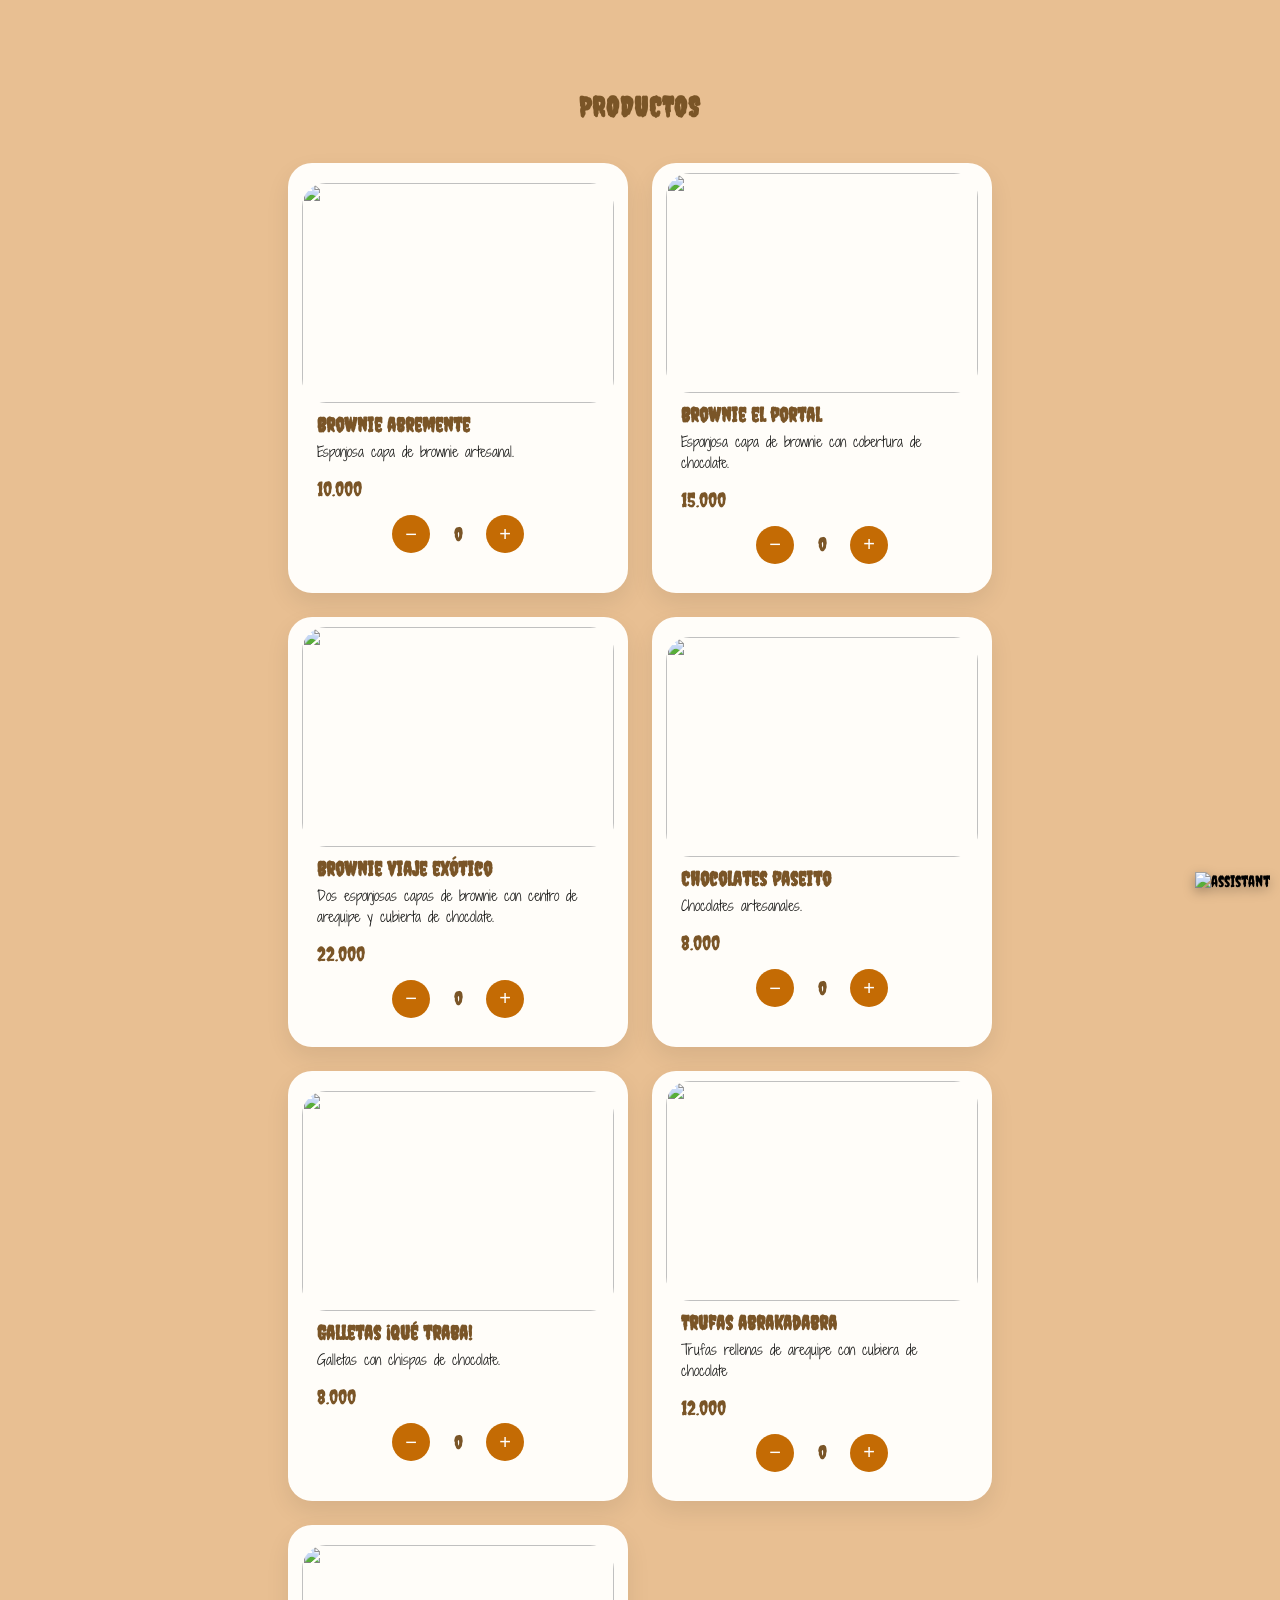
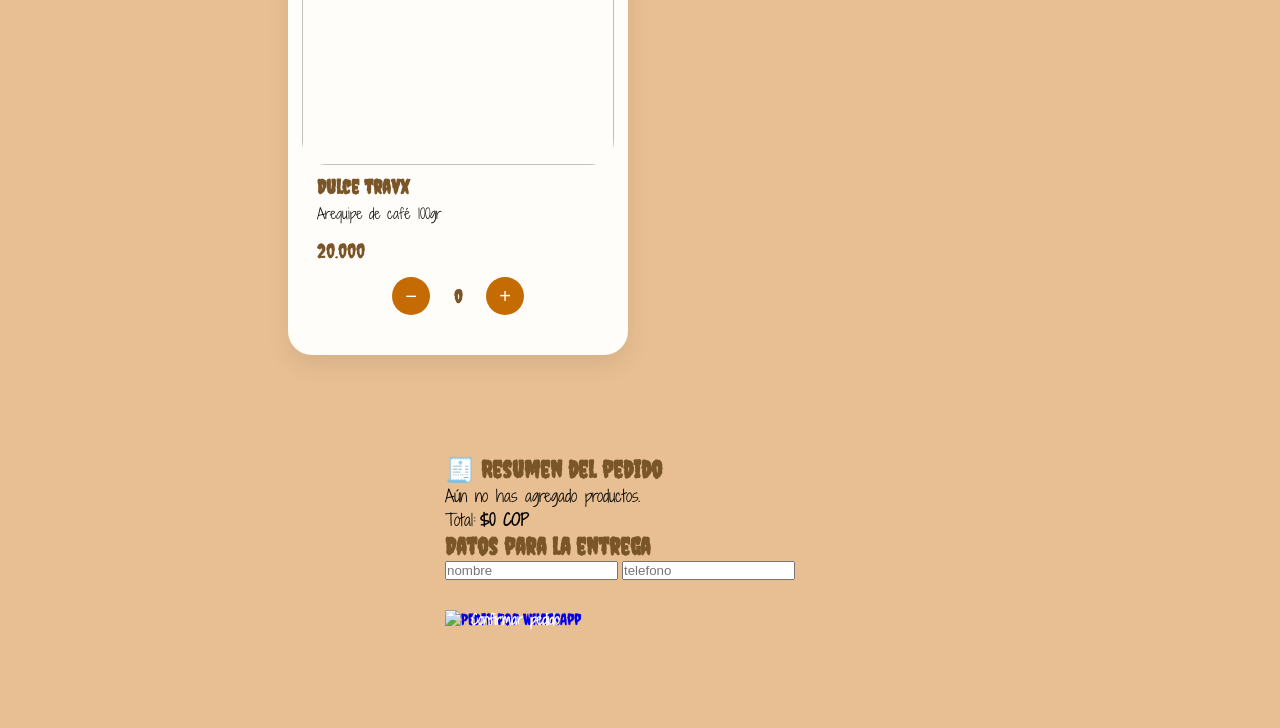
==== productos.html @ e3c4b37e "Add files via upload" ====
<!DOCTYPE html>
<html lang="en">
  <head>
    <meta charset="UTF-8">
    <link rel="stylesheet" href="./productos.css">
    <meta name="viewport" content="width=device-width, initial-scale=1.0">
    <title>Pen</title>
  </head>
  <body>

    <div class="background">


<div class="assistant">
  <img src="https://cdn.jsdelivr.net/gh/El24DEM/images/336488.png" class="assistant-img" alt="assistant">
</div>

<main class="pedido">

  
  <h1 class="section-title"> PRODUCTOS</h1>

  <section class="products">

    <article class="product-card">
      <img
          src="https://cdn.jsdelivr.net/gh/El24DEM/images/1000175679_a9c30e4cbe984e2d992c1b136ca666f8-18_04_2023%2016_15_31_20260701_161828_0000.png" class="product-image">
      <h2>Brownie abremente</h2>
      <p>Esponjosa capa de brownie artesanal.</p>
      <div class="price">
      <p>10.000</p>
      <div class="counter">

  <button class="minus">−</button>

  <span class="qty">0</span>

  <button class="plus">+</button>

</div>

    </article>

    <article class="product-card">
      <img src="https://cdn.jsdelivr.net/gh/El24DEM/images/138968.png" class="product-image">
      <h2>Brownie el portal</h2>
      <p>Esponjosa capa de brownie con cobertura de chocolate.</p>
      <div class="price">
      <p>15.000</p>
    <div class="counter">

  <button class="minus">−</button>

  <span class="qty">0</span>

  <button class="plus">+</button>

</div>

    </article>

    <article class="product-card">
      <img src="https://cdn.jsdelivr.net/gh/El24DEM/images/1000175684_deb72b93007a317ed187247415efd556-19_04_2023%2004_54_54_20260701_161819_0000.png" class="product-image">
      <h2>Brownie viaje exótico</h2>
      <p>Dos esponjosas capas de brownie con centro de arequipe y cubierta de chocolate.</p>
      <div class="price">
      <p>22.000</p>
    <div class="counter">

  <button class="minus">−</button>

  <span class="qty">0</span>

  <button class="plus">+</button>

</div>

    </article>

    <article class="product-card">
      <img src="https://cdn.jsdelivr.net/gh/El24DEM/images/1000209737_7f847186d4978d280781b5df4797880a-18_05_2023%2019_11_21_20260701_191446_0000.png" class="product-image">
      <h2>Chocolates paseito</h2>
      <p>Chocolates artesanales.</p>
      <div class="price">
      <p>8.000</p>
      <div class="counter">

  <button class="minus">−</button>

  <span class="qty">0</span>

  <button class="plus">+</button>

</div>

    </article>

    <article class="product-card">
      <img src="https://cdn.jsdelivr.net/gh/El24DEM/images/337409.png" class="product-image">
      <h2>Galletas ¡Qué traba!</h2>
      <p>Galletas con chispas de chocolate.</p>

      <div class="price">
        <p>8.000</p>
      <div class="counter">

  <button class="minus">−</button>

  <span class="qty">0</span>

  <button class="plus">+</button>

</div>

    </article>

    <article class="product-card">
      <img src="https://cdn.jsdelivr.net/gh/El24DEM/images/337704.png" class="product-image">
      <h2>Trufas abrakadabra </h2>
      <p>Trufas rellenas de arequipe con cubiera de chocolate</p>
      <div class="price">
      <p>12.000</p>

        <div class="counter">

  <button class="minus">−</button>

  <span class="qty">0</span>

  <button class="plus">+</button>

        </div>

    </article>

     <article class="product-card">
      <img src="https://cdn.jsdelivr.net/gh/El24DEM/images/337440.png" class="product-image">
      <h2>Dulce travx</h2>
      <p>Arequipe de café 100gr</p>
      <div class="price">
      <p>20.000</p>

        <div class="counter">

  <button class="minus">−</button>

  <span class="qty">0</span>

  <button class="plus">+</button>

        </div>
          

  </section>

<section class="order-summary">

  <h2>🧾 Resumen del pedido</h2>

  <div id="orderList">
    <p class="empty-order">Aún no has agregado productos.</p>
  </div>

  <div class="order-total">
    <span>Total:</span>
    <strong id="totalPrice">$0</strong>
  </div>

</section>

<section class="client-data">

  <h2>Datos para la entrega</h2>

  <input
    type="text"
    id="name"
    placeholder="nombre">

  <input
    type="telefono"
    id="phone"
    placeholder="telefono">

</section>

<div class="confirm-area">
  <a
    href="https://wa.me/573004703061"
    target="_blank"
    rel="noopener noreferrer"
    class="confirm-image"
    id= "sendOrder"
  >
    <img
      src="https://cdn.jsdelivr.net/gh/El24DEM/images/336561.png"
      alt="Pedir por WhatsApp"
    >
    <span>Confirmar pedido</span>
  </a>
</div>

  <script src="./productos.js"></script>
  </body>
</html>

  </body>
</html>
---- productos.css ----
@import url('https://fonts.googleapis.com/css2?family=Creepster&family=Shadows+Into+Light+Two&display=swap');
* {
  margin: 0;
  padding: 0;
  box-sizing: border-box;
}

body {
  font-family: 'Creepster', cursive;
  min-height: 100vh;
  background-color: #e8bf92;
  display: flex;
  flex-direction: column;
  align-items: center;
  justify-content: flex-start;
  padding: 40px 20px;
}
 
  .pedido{
  width:100%;
  max-width: 420px;
  margin:0 auto;
  padding: 30px 15px;
  }
 
  .products{
  width:100%;
  max-width:900px;
  margin: 40px auto 0;
  margin-bottom: 100px;
  display:grid;
  align-items: flex-start;
  grid-template-columns: repeat (autofit, minmax (300 px, 1fr));
  gap:24px;
  padding:0 10px;
  justify-content: center;

}


 
  @media (min-width: 720px){
  .products{
    grid-template-columns: 1fr 1fr;
  }
  }

.product-card{

    width: 340px;
    height: 430px;
    background:#fffdf9;
   border-radius:24px;
  overflow: auto;
 padding:14px;
 box-shadow:0 10px 25px rgba(0,0,0,.08);
    margin: 0 auto;
  display:flex;
 flex-direction: column;
 justify-content: center;
}

   .section-title{
  text-align:center;
  font-size:28px;
  font-weight:800;
  color: #7a5527;

  margin:20px 0 10px;
  letter-spacing:1px;
}
.product-image{

    width:100%;
  height:220px;
    aspect-ratio:1/1;
    object-fit:cover;
    border-radius:24px;
}
   
  .product-card h2{
  margin: 10px 15px 5px;
  font-size: 20px;
  Color: #7a5527 ;
  justify-content: center;
  }
 
 .product-card p{
  margin: 0 15px 15px;
  font-size: 14px;
  color:#121211;
  justify-content: center;
   font-family: 'Shadows Into Light Two';

  }
   
.product-info{

    text-align:center;
    padding:20px 8px 10px;
  display: flex;
  flex-direction: column;
 
}

.product-title{

    color:#7a5527;

    font-size:28px;

    font-weight:800;

    margin-bottom:12px;
}

.product-description{

    color:#121211;

    line-height:1.7;

    font-size:16px;
}

.price p {
font-family: 'Creepster', cursive;
color: #7a5527;
font-size:20px;
}

    .assistant {
  position: fixed;
  bottom: 10px;
  right: 10px;
  z-index: 999;
}

.assistant-img {
  width: 140px;
  height: auto;
  cursor: default;
  transition: transform 0.2s ease, filter 0.2s ease;
  filter: drop-shadow(0px 4px 6px rgba(0,0,0,0.3));
}

.assistant-img:hover {
  transform: scale(1.08) rotate(2deg);
  filter: drop-shadow(0px 6px 10px rgba(0,0,0,0.4));
}

   
    .counter{
  display:flex;
  justify-content:center;
  align-items:center;
  gap:18px;
  margin:15px 0 20px;
  position: relative;
  z-index: 10;
}

.counter button{
 
  width:38px;
  height:38px;
  border:none;
  border-radius:50%;
  background:#c46b04;
  opacity: 1;
  color:white;
  font-size:20px;
  cursor:pointer;
}

.counter span{
  font-size:18px;
  font-weight:700;
  color:#7a5527;
  min-width:20px;
  text-align:center;

}

.order-summary h2{
color:#7a5527;
}

.order-summary p {
  font-family: 'Shadows Into Light Two';
  
}
.order-total span{
font-family: 'Shadows Into Light Two';
}

.order-total strong{
font-family: 'Shadows Into Light Two';
}

.client-data h2{
  color:#7a5527;
}
  @media (min-width: 720px) {
  .products {
    grid-template-columns: 1fr 1fr;
  }
}

@media (max-width: 768px) {
  .products {
    grid-template-columns: 1fr;
  }

  .product-card {
    width: 290px;
    height: 290px;
  }

  .product-image {
    height: 130px;
  }
}
  
.confirm-area{
  width:100%;
  display:flex;
  justify-content:flex-start;
  margin-top:30px;
  margin-bottom:30px;
  margin-left:0;
}

.confirm-image{
  position:relative;
  display:flex;
  cirsor:pointer;
  text-decoration:none;
  align-items:center;
}

.confirm-image img{
  width:140px;
  height:auto;
  display:block;
}

.confirm-image span{
  position:absolute;
  top:50%;
  left:50%;
  transform:translate(-50%,-50%);
  width:100%;
  text-align:center;
  align-items:center;
  color:#fff;
  font-size:14px;
  font-family:'Shadows Into Light Two';
  font-weight:800;
  pointer-events:none;
  z-index:10
}
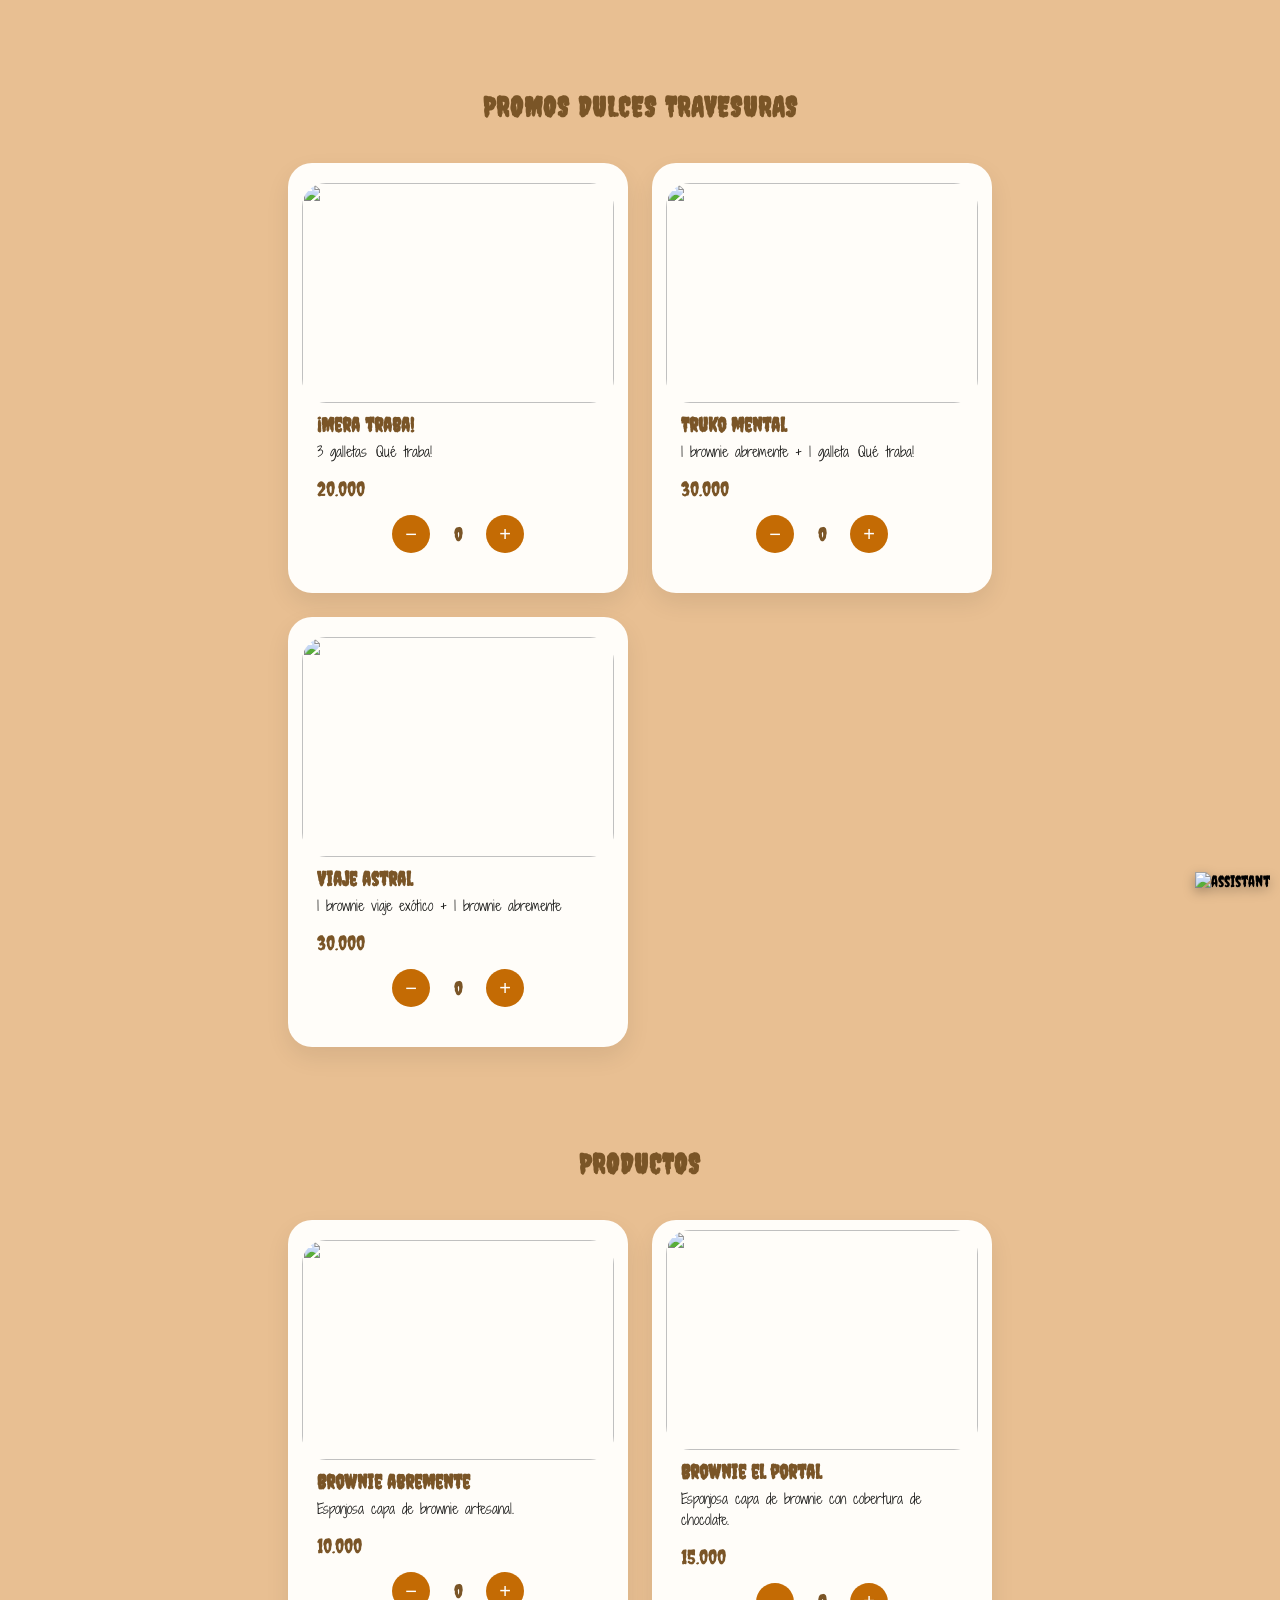
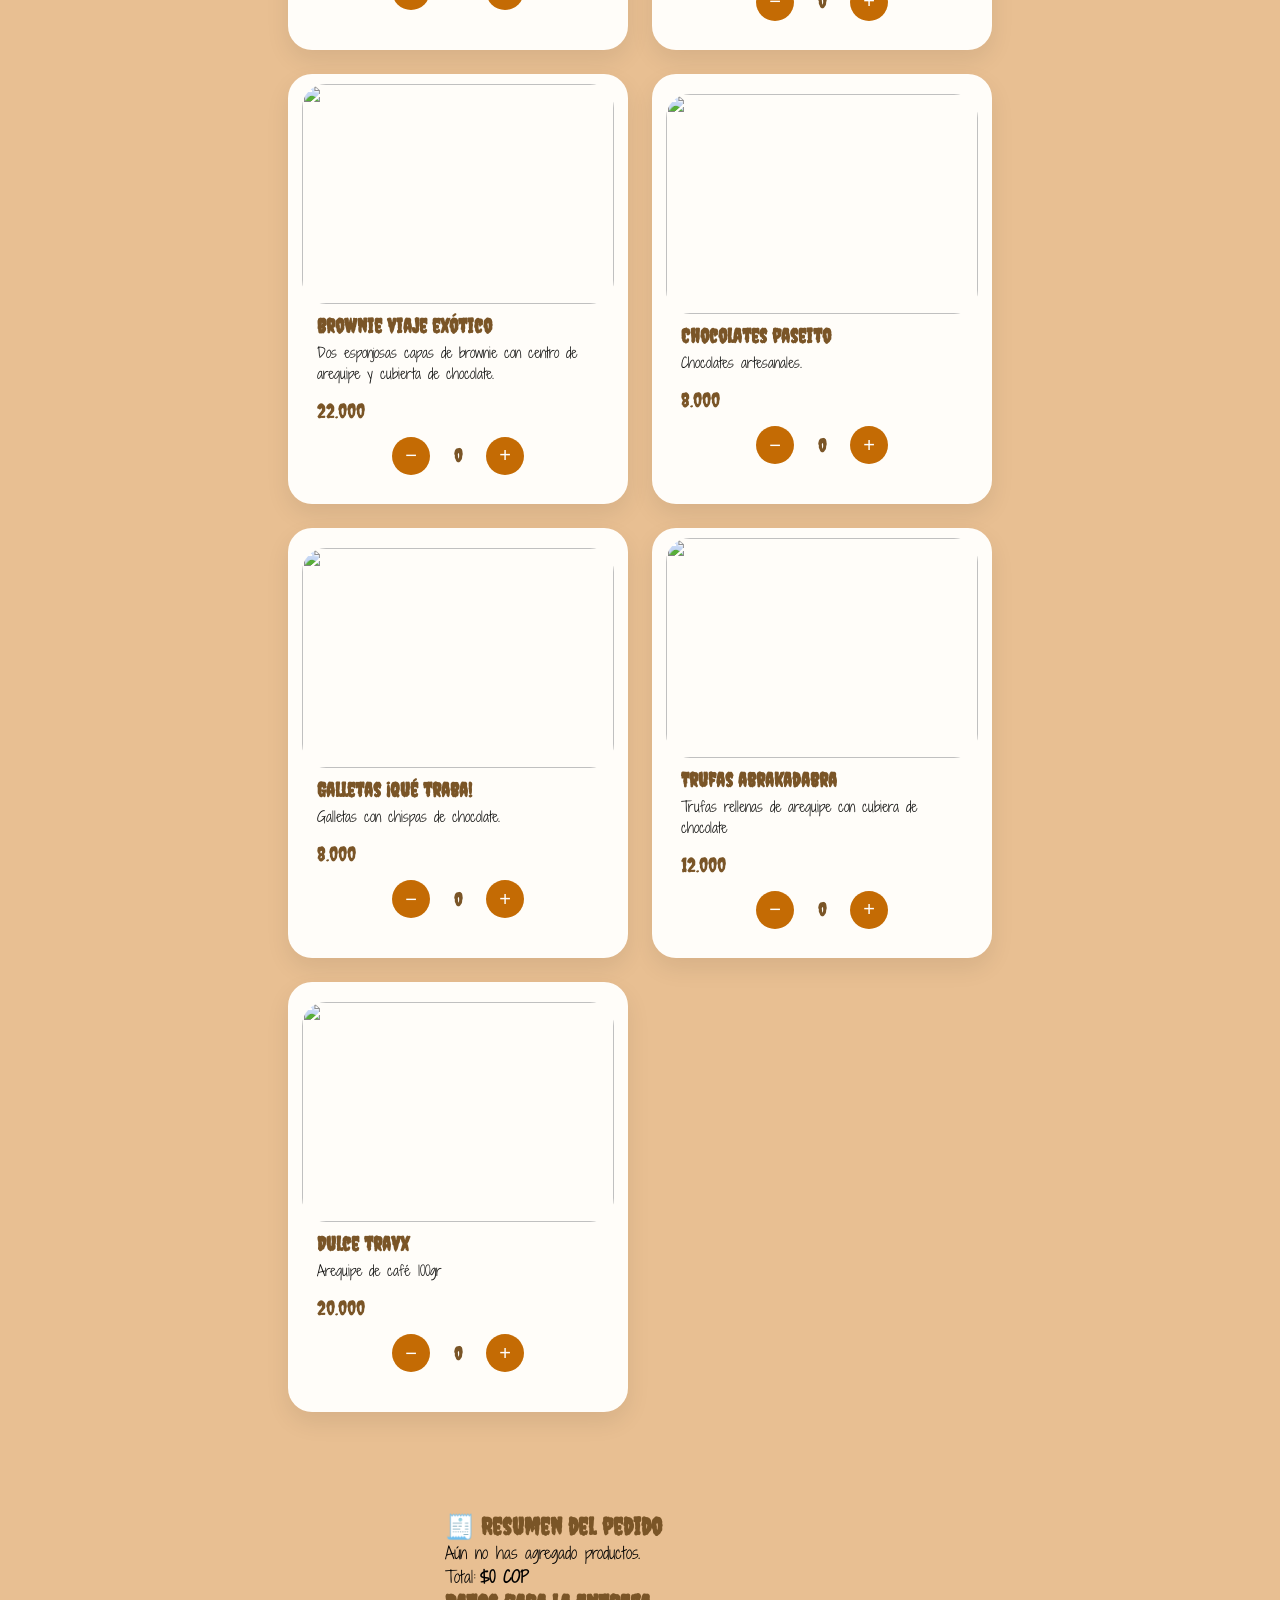
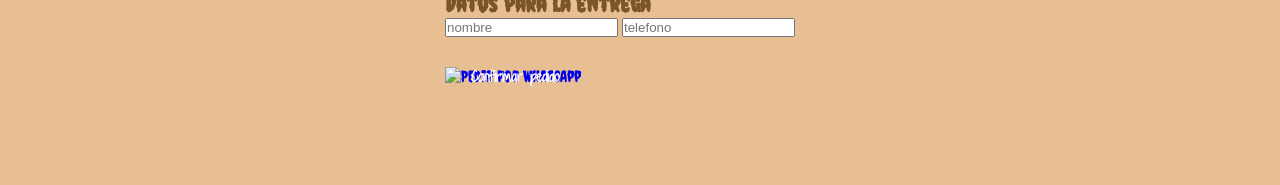
==== commit 1622fe8b: "Update productos.html" ====
--- a/productos.html
+++ b/productos.html
@@ -17,6 +17,55 @@
 
 <main class="pedido">
 
+   <h1 class="section-title">PROMOS DULCES TRAVESURAS</h1>
+
+<section class="products promos">
+
+  <article class="product-card">
+    <img src="https://cdn.jsdelivr.net/gh/El24DEM/images/341845.png" class="product-image" alt="">
+    <h2>¡Mera traba!</h2>
+    <p>3 galletas ¡Qué traba!</p>
+    <div class="price">
+      <p>20.000</p>
+      <div class="counter">
+        <button class="minus">−</button>
+        <span class="qty">0</span>
+        <button class="plus">+</button>
+      </div>
+    </div>
+  </article>
+
+  
+  <article class="product-card">
+    <img src="https://cdn.jsdelivr.net/gh/El24DEM/images/341846.png" class="product-image" alt="">
+    <h2>Truko mental</h2>
+    <p>1 brownie abremente + 1 galleta ¡Qué traba!</p>
+    <div class="price">
+      <p>30.000</p>
+      <div class="counter">
+        <button class="minus">−</button>
+        <span class="qty">0</span>
+        <button class="plus">+</button>
+      </div>
+    </div>
+  </article>
+
+
+  <article class="product-card">
+    <img src="https://cdn.jsdelivr.net/gh/El24DEM/images/341847.png" class="product-image" alt="">
+    <h2>Viaje astral</h2>
+    <p>1 brownie viaje exótico + 1 brownie abremente</p>
+    <div class="price">
+      <p>30.000</p>
+      <div class="counter">
+        <button class="minus">−</button>
+        <span class="qty">0</span>
+        <button class="plus">+</button>
+      </div>
+    </div>
+  </article>
+
+</section>
   
   <h1 class="section-title"> PRODUCTOS</h1>
 
